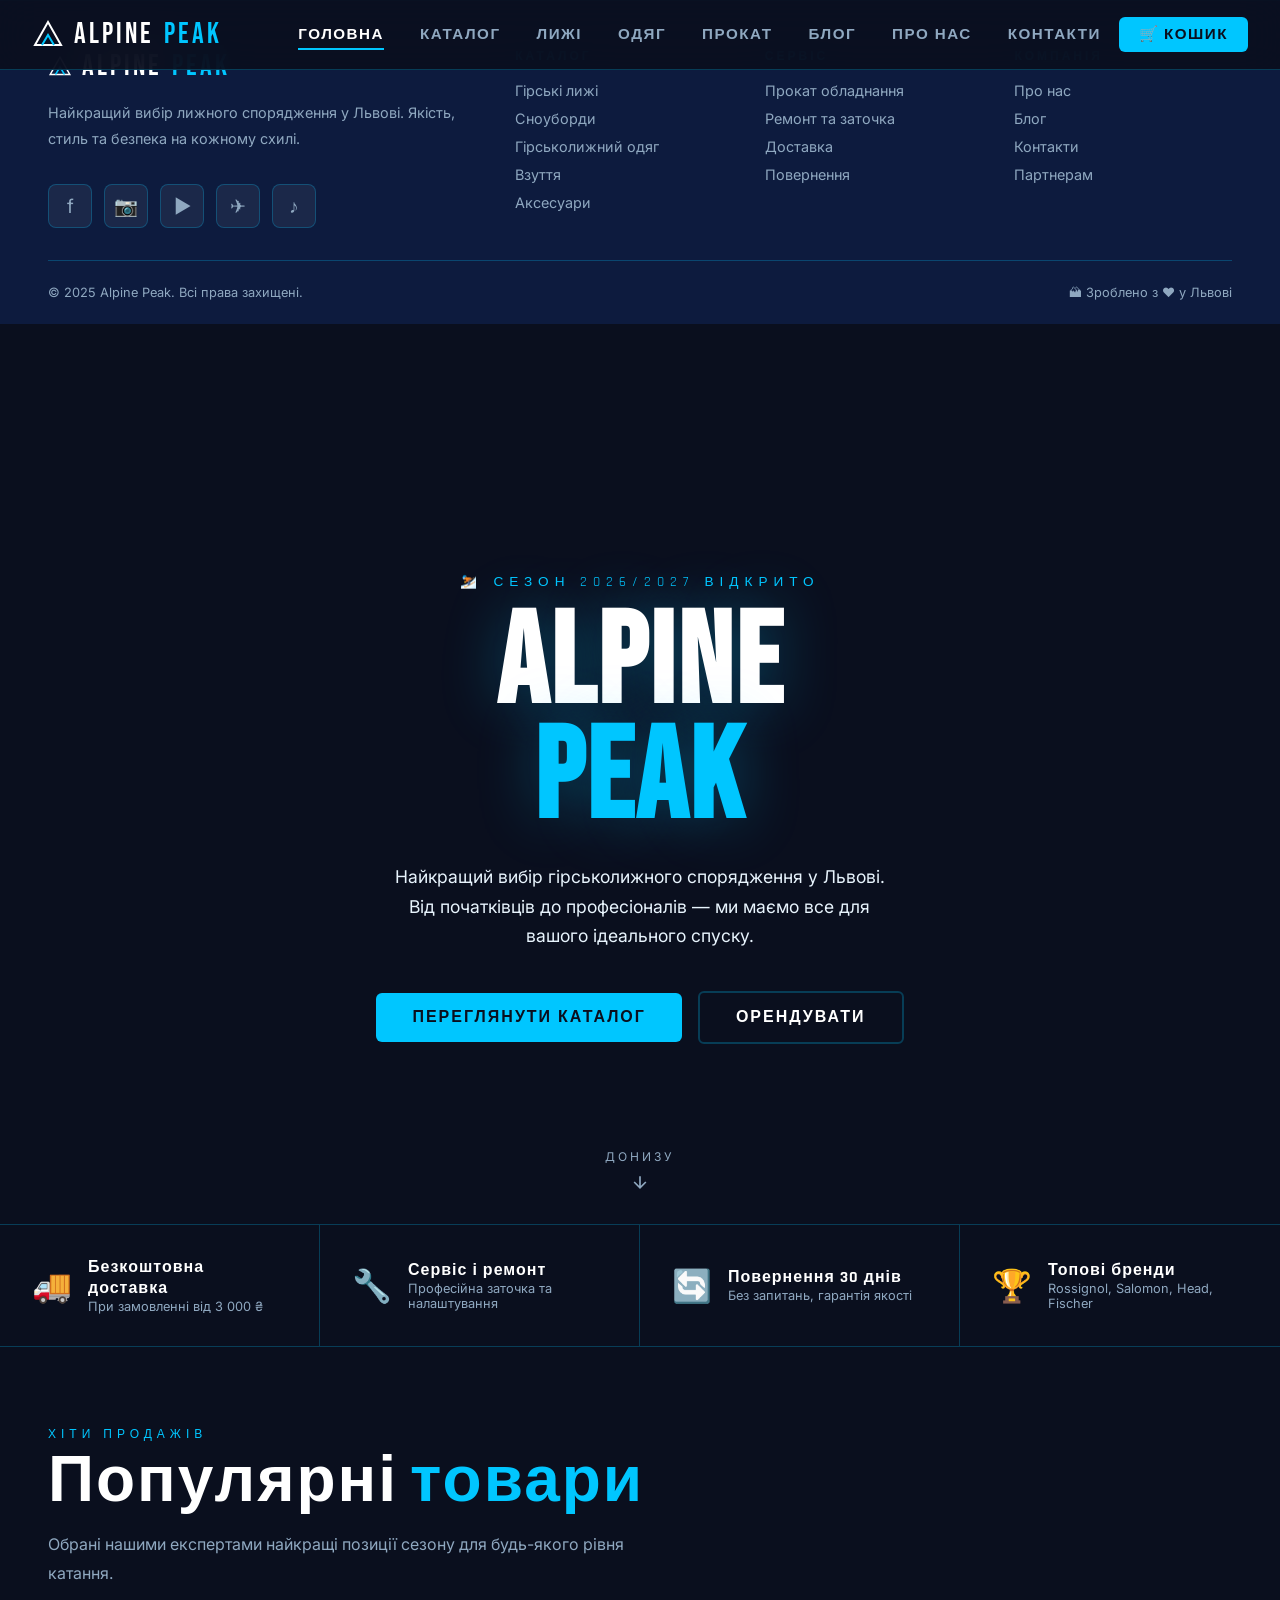
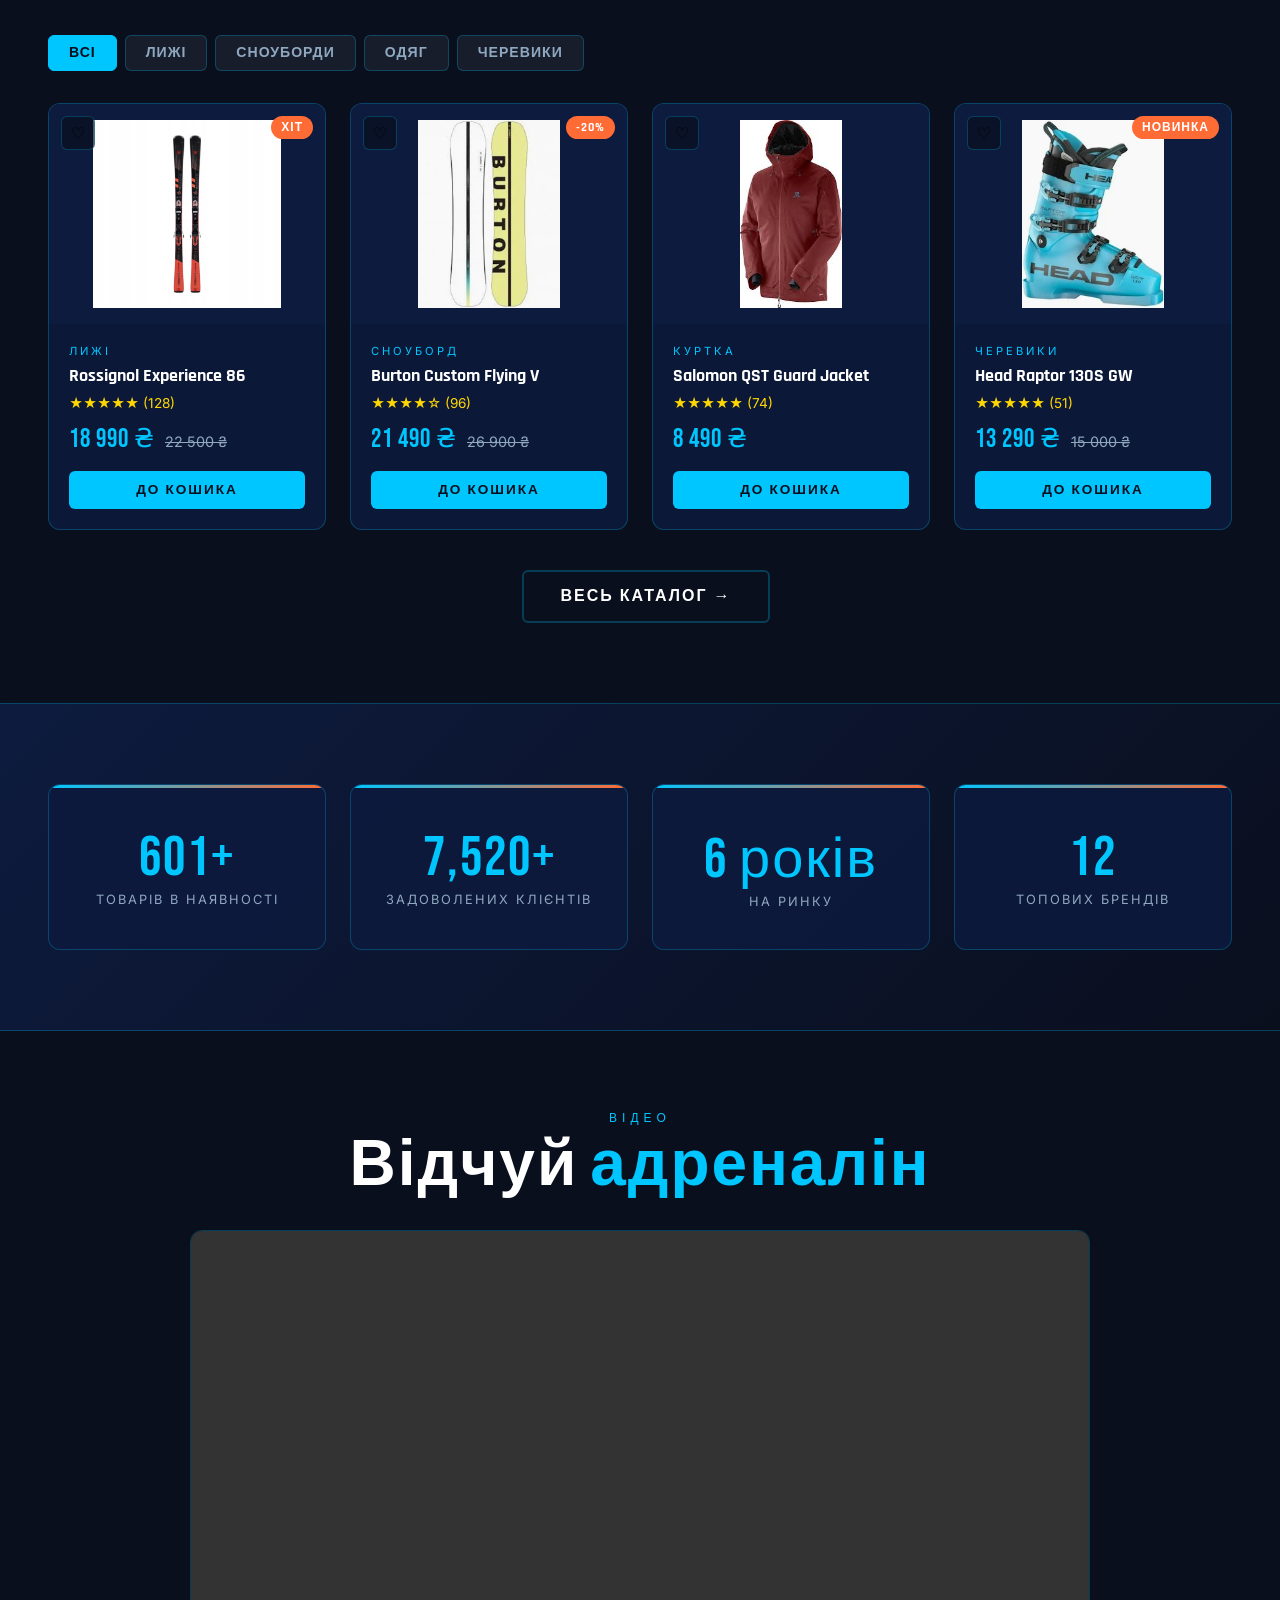
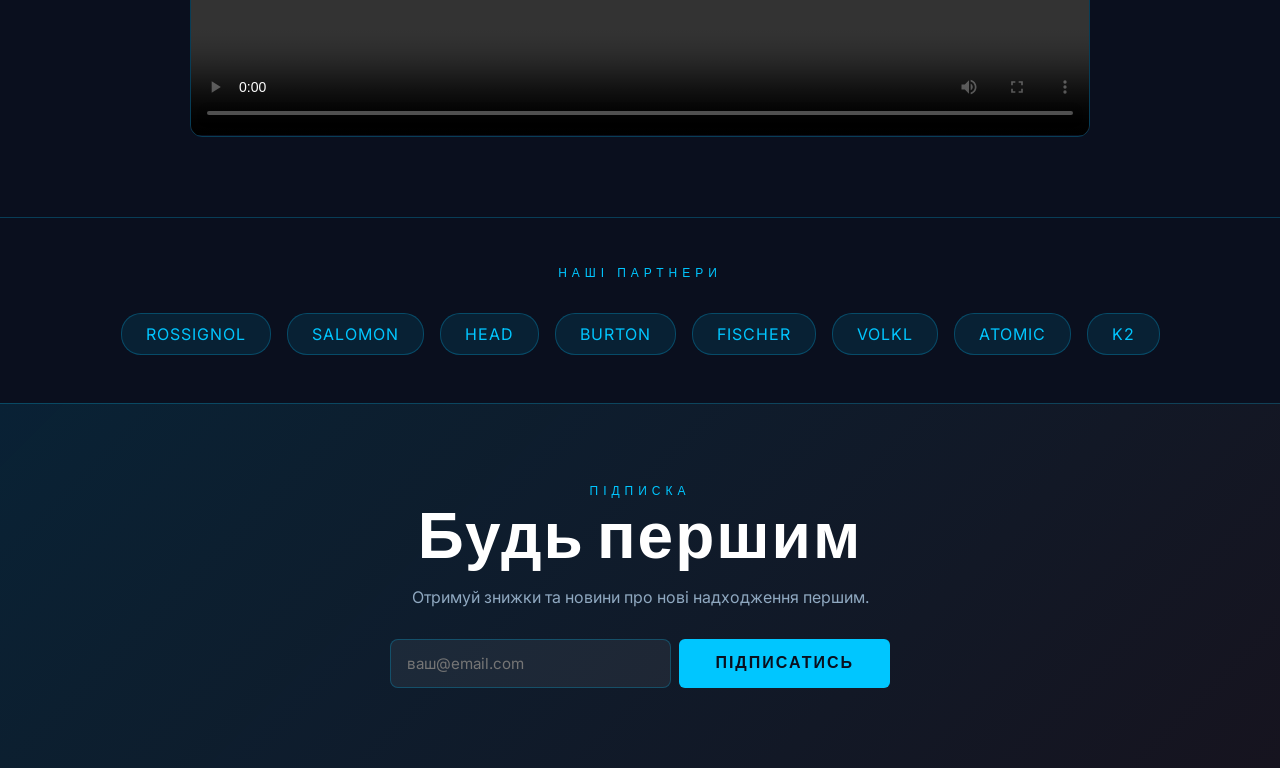
==== index.html @ 9f5bc0ab "initial commit" ====
<!DOCTYPE html>
<html lang="uk">
<head>
  <meta charset="UTF-8">
  <meta name="viewport" content="width=device-width, initial-scale=1.0">
  <title>Alpine Peak — Магазин лижного спорядження</title>
  <link rel="stylesheet" href="css/style.css">
</head>
<body>

<script src="js/nav-template.js"></script>

<div class="page-wrapper">
  <div class="main-content">

    <!-- HERO з відео на фоні -->
    <section class="hero">
      <!-- Локальне фонове відео замість YouTube iframe -->
      <div style="position:absolute;inset:0;overflow:hidden;z-index:0;pointer-events:none">
        <video 
          autoplay 
          muted 
          loop 
          playsinline 
          style="position:absolute;top:50%;left:50%;width:100%;height:100%;object-fit:cover;transform:translate(-50%,-50%);filter:brightness(0.3) saturate(0.7)">
          <source src="video/hero-bg.mp4" type="video/mp4">
          Ваш браузер не підтримує тег відео.
        </video>
      </div>
      <div class="hero-overlay"></div>
      <div class="hero-content slide-up">
        <div class="hero-eyebrow">⛷️ Сезон 2026/2027 відкрито</div>
        <h1 class="hero-title">Alpine<br><em>Peak</em></h1>
        <p class="hero-subtitle">Найкращий вибір гірськолижного спорядження у Львові. Від початківців до професіоналів — ми маємо все для вашого ідеального спуску.</p>
        <div>
          <a href="catalog.html" class="btn btn-primary">Переглянути каталог</a>
          <a href="rental.html" class="btn btn-outline">Орендувати</a>
        </div>
      </div>
      <div class="hero-scroll">
        <span>Донизу</span>
        <svg viewBox="0 0 24 24" fill="none" stroke="currentColor" stroke-width="2"><path d="M12 5v14M5 12l7 7 7-7"/></svg>
      </div>
    </section>

    <!-- FEATURES STRIP -->
    <div class="features-strip">
      <div class="feature-item">
        <div class="feature-icon">🚚</div>
        <div class="feature-text">
          <h4>Безкоштовна доставка</h4>
          <p>При замовленні від 3 000 ₴</p>
        </div>
      </div>
      <div class="feature-item">
        <div class="feature-icon">🔧</div>
        <div class="feature-text">
          <h4>Сервіс і ремонт</h4>
          <p>Професійна заточка та налаштування</p>
        </div>
      </div>
      <div class="feature-item">
        <div class="feature-icon">🔄</div>
        <div class="feature-text">
          <h4>Повернення 30 днів</h4>
          <p>Без запитань, гарантія якості</p>
        </div>
      </div>
      <div class="feature-item">
        <div class="feature-icon">🏆</div>
        <div class="feature-text">
          <h4>Топові бренди</h4>
          <p>Rossignol, Salomon, Head, Fischer</p>
        </div>
      </div>
    </div>

    <!-- FEATURED PRODUCTS -->
    <section class="section">
      <div class="section-header reveal">
        <div class="section-eyebrow">Хіти продажів</div>
        <h2 class="section-title">Популярні <em>товари</em></h2>
        <p class="section-desc">Обрані нашими експертами найкращі позиції сезону для будь-якого рівня катання.</p>
      </div>

      <div class="filter-tabs">
        <button class="filter-tab active" data-filter="all">Всі</button>
        <button class="filter-tab" data-filter="skis">Лижі</button>
        <button class="filter-tab" data-filter="snowboard">Сноуборди</button>
        <button class="filter-tab" data-filter="clothes">Одяг</button>
        <button class="filter-tab" data-filter="boots">Черевики</button>
      </div>

      <div class="products-grid">
        <div class="product-card reveal" data-category="skis">
          <div class="product-img">🎿
            <span class="product-badge">Хіт</span>
            <button class="wishlist-btn" data-name="Rossignol Experience 86">♡</button>
          </div>
          <div class="product-info">
            <div class="product-category">Лижі</div>
            <div class="product-name">Rossignol Experience 86</div>
            <div class="product-rating">★★★★★ (128)</div>
            <div class="product-price">
              <span class="price-new">18 990 ₴</span>
              <span class="price-old">22 500 ₴</span>
            </div>
            <button class="btn btn-primary" onclick="addToCart('Rossignol Experience 86', 18990, '🎿')">До кошика</button>
          </div>
        </div>

        <div class="product-card reveal" data-category="snowboard">
          <div class="product-img">🏂
            <span class="product-badge">-20%</span>
            <button class="wishlist-btn" data-name="Burton Custom Flying V">♡</button>
          </div>
          <div class="product-info">
            <div class="product-category">Сноуборд</div>
            <div class="product-name">Burton Custom Flying V</div>
            <div class="product-rating">★★★★☆ (96)</div>
            <div class="product-price">
              <span class="price-new">21 490 ₴</span>
              <span class="price-old">26 900 ₴</span>
            </div>
            <button class="btn btn-primary" onclick="addToCart('Burton Custom Flying V', 21490, '🏂')">До кошика</button>
          </div>
        </div>

        <div class="product-card reveal" data-category="clothes">
          <div class="product-img">🧥
            <button class="wishlist-btn" data-name="Salomon QST Guard Jacket">♡</button>
          </div>
          <div class="product-info">
            <div class="product-category">Куртка</div>
            <div class="product-name">Salomon QST Guard Jacket</div>
            <div class="product-rating">★★★★★ (74)</div>
            <div class="product-price">
              <span class="price-new">8 490 ₴</span>
            </div>
            <button class="btn btn-primary" onclick="addToCart('Salomon QST Guard Jacket', 8490, '🧥')">До кошика</button>
          </div>
        </div>

        <div class="product-card reveal" data-category="boots">
          <div class="product-img">👟
            <span class="product-badge">Новинка</span>
            <button class="wishlist-btn" data-name="Head Raptor 130S GW">♡</button>
          </div>
          <div class="product-info">
            <div class="product-category">Черевики</div>
            <div class="product-name">Head Raptor 130S GW</div>
            <div class="product-rating">★★★★★ (51)</div>
            <div class="product-price">
              <span class="price-new">13 290 ₴</span>
              <span class="price-old">15 000 ₴</span>
            </div>
            <button class="btn btn-primary" onclick="addToCart('Head Raptor 130S GW', 13290, '👟')">До кошика</button>
          </div>
        </div>
      </div>
      <div style="text-align:center;margin-top:2.5rem">
        <a href="catalog.html" class="btn btn-outline">Весь каталог →</a>
      </div>
    </section>

    <!-- STATS -->
    <section class="section" style="background:linear-gradient(135deg, var(--deep-blue),var(--navy));border-top:1px solid var(--border);border-bottom:1px solid var(--border)">
      <div class="stats-grid">
        <div class="stat-card reveal">
          <div class="stat-number" data-target="1200" data-suffix="+">0</div>
          <div class="stat-label">Товарів в наявності</div>
        </div>
        <div class="stat-card reveal">
          <div class="stat-number" data-target="15000" data-suffix="+">0</div>
          <div class="stat-label">Задоволених клієнтів</div>
        </div>
        <div class="stat-card reveal">
          <div class="stat-number" data-target="12" data-suffix=" років">0</div>
          <div class="stat-label">На ринку</div>
        </div>
        <div class="stat-card reveal">
          <div class="stat-number" data-target="25" data-suffix="">0</div>
          <div class="stat-label">Топових брендів</div>
        </div>
      </div>
    </section>

    <!-- VIDEO SECTION -->
    <section class="section">
      <div class="section-header text-center reveal" style="max-width:600px;margin:0 auto 2rem">
        <div class="section-eyebrow">Відео</div>
        <h2 class="section-title">Відчуй <em>адреналін</em></h2>
      </div>
      <div style="border-radius:var(--radius);overflow:hidden;border:1px solid var(--border);aspect-ratio:16/9;max-width:900px;margin:0 auto" class="reveal">
        <!-- Локальний плеєр для промо-відео замість YouTube iframe -->
        <video 
          controls 
          preload="metadata" 
          style="width:100%;height:100%;display:block;object-fit:cover">
          <source src="video/ski-promo.mp4" type="video/mp4">
          Ваш браузер не підтримує тег відео.
        </video>
      </div>
    </section>

    <!-- BRANDS -->
    <section class="section-sm" style="border-top:1px solid var(--border)">
      <div class="section-eyebrow text-center" style="margin-bottom:2rem">Наші партнери</div>
      <div style="display:flex;flex-wrap:wrap;gap:1rem;justify-content:center;align-items:center">
        <div class="reveal" style="display:flex;flex-wrap:wrap;gap:1rem;justify-content:center">
          <div class="tag" style="font-size:1rem;padding:10px 24px">ROSSIGNOL</div>
          <div class="tag" style="font-size:1rem;padding:10px 24px">SALOMON</div>
          <div class="tag" style="font-size:1rem;padding:10px 24px">HEAD</div>
          <div class="tag" style="font-size:1rem;padding:10px 24px">BURTON</div>
          <div class="tag" style="font-size:1rem;padding:10px 24px">FISCHER</div>
          <div class="tag" style="font-size:1rem;padding:10px 24px">VOLKL</div>
          <div class="tag" style="font-size:1rem;padding:10px 24px">ATOMIC</div>
          <div class="tag" style="font-size:1rem;padding:10px 24px">K2</div>
        </div>
      </div>
    </section>

    <!-- NEWSLETTER -->
    <section class="section" style="background:linear-gradient(135deg,rgba(0,198,255,0.1),rgba(255,107,53,0.05));border-top:1px solid var(--border)">
      <div style="max-width:500px;margin:0 auto;text-align:center" class="reveal">
        <div class="section-eyebrow">Підписка</div>
        <h2 class="section-title" style="margin-bottom:1rem">Будь першим</h2>
        <p style="color:var(--silver);margin-bottom:2rem">Отримуй знижки та новини про нові надходження першим.</p>
        <div style="display:flex;gap:8px">
          <input type="email" class="form-control" placeholder="ваш@email.com" style="flex:1">
          <button class="btn btn-primary" onclick="showNotification('✅ Дякуємо за підписку!')">Підписатись</button>
        </div>
      </div>
    </section>

  </div>
</div>

<script src="js/images.js"></script>
<script src="js/main.js"></script>
</body>
</html>
---- css/style.css ----
/* ============================================
   ALPINE PEAK SKI STORE — Main Stylesheet
   ============================================ */

@import url('https://fonts.googleapis.com/css2?family=Bebas+Neue&family=Rajdhani:wght@300;400;500;600;700&family=Inter:wght@300;400;500&display=swap');

/* ---- CSS Variables ---- */
:root {
  --navy: #0a0f1e;
  --deep-blue: #0d1b3e;
  --ice: #e8f4fd;
  --snow: #f5faff;
  --accent: #00c6ff;
  --accent2: #ff6b35;
  --silver: #8fa8c0;
  --text: #c8dce8;
  --white: #ffffff;
  --card-bg: rgba(13,27,62,0.85);
  --glass: rgba(255,255,255,0.06);
  --border: rgba(0,198,255,0.25);
  --nav-h: 70px;
  --sidebar-w: 220px;
  --shadow: 0 8px 40px rgba(0,0,0,0.5);
  --radius: 12px;
  --transition: 0.3s cubic-bezier(0.4,0,0.2,1);
}

/* ---- Reset ---- */
*, *::before, *::after { box-sizing: border-box; margin: 0; padding: 0; }
html { scroll-behavior: smooth; }
body {
  font-family: 'Inter', sans-serif;
  background: var(--navy);
  color: var(--text);
  min-height: 100vh;
  overflow-x: hidden;
}
a { color: var(--accent); text-decoration: none; transition: color var(--transition); }
a:hover { color: var(--white); }
img { max-width: 100%; display: block; }
ul { list-style: none; }

/* ============ TOP NAV (horizontal) ============ */
.top-nav {
  position: fixed; top: 0; left: 0; right: 0; z-index: 1000;
  height: var(--nav-h);
  background: rgba(10,15,30,0.92);
  backdrop-filter: blur(20px);
  border-bottom: 1px solid var(--border);
  display: flex; align-items: center; justify-content: space-between;
  padding: 0 2rem;
}
.nav-logo {
  font-family: 'Bebas Neue', sans-serif;
  font-size: 1.8rem;
  color: var(--white);
  letter-spacing: 3px;
  display: flex; align-items: center; gap: 10px;
}
.nav-logo span { color: var(--accent); }
.nav-logo svg { width:32px; height:32px; }

.nav-links {
  display: flex; align-items: center; gap: 0;
}
.nav-links li a {
  display: block; padding: 8px 18px;
  font-family: 'Rajdhani', sans-serif;
  font-size: 0.95rem; font-weight: 600;
  letter-spacing: 1.5px; text-transform: uppercase;
  color: var(--silver);
  border-radius: 6px;
  transition: all var(--transition);
  position: relative;
}
.nav-links li a::after {
  content: '';
  position: absolute; bottom: 2px; left: 50%; right: 50%;
  height: 2px; background: var(--accent);
  transition: all var(--transition);
}
.nav-links li a:hover, .nav-links li a.active {
  color: var(--white);
}
.nav-links li a:hover::after, .nav-links li a.active::after {
  left: 18px; right: 18px;
}
.nav-cart {
  background: var(--accent); color: var(--navy) !important;
  padding: 8px 20px !important; border-radius: 6px !important;
  font-weight: 700 !important;
}
.nav-cart:hover { background: var(--white) !important; }
.nav-cart::after { display: none !important; }

.hamburger { display: none; flex-direction: column; gap: 5px; cursor: pointer; padding: 4px; }
.hamburger span { display: block; width: 24px; height: 2px; background: var(--white); transition: all var(--transition); border-radius: 2px; }

/* ============ LAYOUT WITH SIDEBAR ============ */
.page-wrapper {
  display: flex;
  padding-top: var(--nav-h);
  min-height: 100vh;
}

/* ============ SIDEBAR (vertical menu) ============ */
.sidebar {
  width: var(--sidebar-w);
  min-height: calc(100vh - var(--nav-h));
  background: var(--deep-blue);
  border-right: 1px solid var(--border);
  padding: 2rem 0;
  position: sticky; top: var(--nav-h);
  height: calc(100vh - var(--nav-h));
  overflow-y: auto;
  flex-shrink: 0;
}
.sidebar-title {
  font-family: 'Rajdhani', sans-serif;
  font-size: 0.7rem; letter-spacing: 3px; text-transform: uppercase;
  color: var(--silver); padding: 0 1.5rem 1rem;
  border-bottom: 1px solid var(--border); margin-bottom: 1rem;
}
.sidebar-nav li { position: relative; }
.sidebar-nav li a {
  display: flex; align-items: center; gap: 10px;
  padding: 12px 1.5rem;
  font-family: 'Rajdhani', sans-serif;
  font-size: 1rem; font-weight: 600; letter-spacing: 1px;
  color: var(--silver);
  transition: all var(--transition);
  border-left: 3px solid transparent;
}
.sidebar-nav li a svg { width: 18px; height: 18px; flex-shrink: 0; }
.sidebar-nav li a:hover, .sidebar-nav li a.active {
  color: var(--white);
  background: var(--glass);
  border-left-color: var(--accent);
}
.sidebar-nav .sub-menu { display: none; }
.sidebar-nav .has-sub.open .sub-menu { display: block; }
.sidebar-nav .sub-menu li a {
  padding-left: 3.5rem;
  font-size: 0.88rem; font-weight: 500;
}
.sidebar-badge {
  margin-left: auto; background: var(--accent2);
  color: var(--white); font-size: 0.65rem; font-weight: 700;
  padding: 2px 7px; border-radius: 20px; letter-spacing: 0;
}

/* ============ MAIN CONTENT ============ */
.main-content {
  flex: 1;
  overflow-x: hidden;
}

/* ============ HERO (відео на фоні) ============ */
.hero {
  position: relative;
  height: calc(100vh - var(--nav-h));
  display: flex; align-items: center; justify-content: center;
  overflow: hidden;
  text-align: center;
}
.hero-video {
  position: absolute; inset: 0;
  width: 100%; height: 100%;
  object-fit: cover;
  filter: brightness(0.35) saturate(0.8);
  z-index: 0;
}
.hero-overlay {
  position: absolute; inset: 0;
  background: linear-gradient(180deg, rgba(10,15,30,0.3) 0%, rgba(10,15,30,0.7) 100%);
  z-index: 1;
}
.hero-content { position: relative; z-index: 2; padding: 2rem; max-width: 800px; }
.hero-eyebrow {
  font-family: 'Rajdhani', sans-serif;
  font-size: 0.85rem; letter-spacing: 6px; text-transform: uppercase;
  color: var(--accent); margin-bottom: 1rem;
}
.hero-title {
  font-family: 'Bebas Neue', sans-serif;
  font-size: clamp(4rem, 10vw, 8rem);
  line-height: 0.9; color: var(--white);
  letter-spacing: 3px;
  text-shadow: 0 0 60px rgba(0,198,255,0.3);
  margin-bottom: 1.5rem;
}
.hero-title em { color: var(--accent); font-style: normal; }
.hero-subtitle {
  font-size: 1.1rem; color: var(--ice);
  max-width: 500px; margin: 0 auto 2.5rem;
  line-height: 1.7;
}
.btn {
  display: inline-flex; align-items: center; gap: 8px;
  padding: 14px 36px;
  font-family: 'Rajdhani', sans-serif;
  font-size: 1rem; font-weight: 700; letter-spacing: 2px; text-transform: uppercase;
  border-radius: 6px;
  transition: all var(--transition);
  cursor: pointer; border: none;
}
.btn-primary {
  background: var(--accent); color: var(--navy);
}
.btn-primary:hover {
  background: var(--white); color: var(--navy);
  transform: translateY(-2px);
  box-shadow: 0 10px 30px rgba(0,198,255,0.4);
}
.btn-outline {
  background: transparent; color: var(--white);
  border: 2px solid var(--border);
  margin-left: 12px;
}
.btn-outline:hover {
  border-color: var(--accent); color: var(--accent);
  transform: translateY(-2px);
}
.hero-scroll {
  position: absolute; bottom: 2rem; left: 50%; transform: translateX(-50%);
  z-index: 2; display: flex; flex-direction: column; align-items: center; gap: 8px;
  color: var(--silver); font-size: 0.75rem; letter-spacing: 3px; text-transform: uppercase;
  animation: bounce 2s infinite;
}
.hero-scroll svg { width: 20px; }
@keyframes bounce { 0%,100%{transform:translateX(-50%) translateY(0)} 50%{transform:translateX(-50%) translateY(8px)} }

/* ============ SECTION STYLES ============ */
.section { padding: 5rem 3rem; }
.section-sm { padding: 3rem 3rem; }
.section-header { margin-bottom: 3rem; }
.section-eyebrow {
  font-family: 'Rajdhani', sans-serif;
  font-size: 0.75rem; letter-spacing: 5px; text-transform: uppercase;
  color: var(--accent); margin-bottom: 0.5rem;
}
.section-title {
  font-family: 'Bebas Neue', sans-serif;
  font-size: clamp(2.5rem, 5vw, 4rem);
  letter-spacing: 2px; color: var(--white);
  line-height: 1;
}
.section-title em { color: var(--accent); font-style: normal; }
.section-desc {
  margin-top: 1rem; color: var(--silver);
  max-width: 600px; line-height: 1.8;
}

/* ============ PRODUCT GRID ============ */
.products-grid {
  display: grid;
  grid-template-columns: repeat(auto-fill, minmax(260px, 1fr));
  gap: 1.5rem;
}
.product-card {
  background: var(--card-bg);
  border: 1px solid var(--border);
  border-radius: var(--radius);
  overflow: hidden;
  transition: all var(--transition);
  position: relative;
}
.product-card:hover {
  transform: translateY(-6px);
  border-color: var(--accent);
  box-shadow: 0 20px 60px rgba(0,198,255,0.15);
}
.product-img {
  height: 220px;
  background: var(--glass);
  display: flex; align-items: center; justify-content: center;
  font-size: 5rem;
  position: relative; overflow: hidden;
}
.product-badge {
  position: absolute; top: 12px; right: 12px;
  background: var(--accent2); color: var(--white);
  font-family: 'Rajdhani', sans-serif;
  font-size: 0.75rem; font-weight: 700;
  padding: 4px 10px; border-radius: 20px; letter-spacing: 1px; text-transform: uppercase;
}
.product-info { padding: 1.25rem; }
.product-category {
  font-size: 0.7rem; letter-spacing: 3px; text-transform: uppercase;
  color: var(--accent); margin-bottom: 6px;
}
.product-name {
  font-family: 'Rajdhani', sans-serif;
  font-size: 1.15rem; font-weight: 700;
  color: var(--white); margin-bottom: 8px;
}
.product-rating { color: #ffd700; font-size: 0.85rem; margin-bottom: 12px; }
.product-price {
  display: flex; align-items: baseline; gap: 10px;
  margin-bottom: 1rem;
}
.price-new {
  font-family: 'Bebas Neue', sans-serif;
  font-size: 1.6rem; color: var(--accent); letter-spacing: 1px;
}
.price-old {
  font-size: 0.9rem; color: var(--silver);
  text-decoration: line-through;
}
.product-card .btn {
  width: 100%; justify-content: center;
  padding: 10px; font-size: 0.85rem;
}

/* ============ FEATURES STRIP ============ */
.features-strip {
  display: grid; grid-template-columns: repeat(4, 1fr);
  gap: 0; border-top: 1px solid var(--border); border-bottom: 1px solid var(--border);
}
.feature-item {
  padding: 2rem;
  border-right: 1px solid var(--border);
  display: flex; align-items: center; gap: 1rem;
  transition: background var(--transition);
}
.feature-item:last-child { border-right: none; }
.feature-item:hover { background: var(--glass); }
.feature-icon { font-size: 2rem; flex-shrink: 0; }
.feature-text h4 {
  font-family: 'Rajdhani', sans-serif;
  font-size: 1rem; font-weight: 700; color: var(--white); letter-spacing: 1px;
}
.feature-text p { font-size: 0.8rem; color: var(--silver); }

/* ============ TABLE ============ */
.data-table {
  width: 100%; border-collapse: collapse;
  font-family: 'Rajdhani', sans-serif;
  font-size: 1rem;
}
.data-table thead tr {
  background: rgba(0,198,255,0.1);
  border-bottom: 2px solid var(--accent);
}
.data-table th {
  padding: 14px 18px; text-align: left;
  font-size: 0.75rem; letter-spacing: 2px; text-transform: uppercase;
  color: var(--accent); font-weight: 700;
}
.data-table td { padding: 14px 18px; border-bottom: 1px solid var(--border); color: var(--text); }
.data-table tbody tr:hover { background: var(--glass); }
.data-table tbody tr:last-child td { border-bottom: none; }

/* ============ PAGE HEADER ============ */
.page-hero {
  padding: 4rem 3rem 3rem;
  background: linear-gradient(135deg, var(--deep-blue) 0%, var(--navy) 100%);
  border-bottom: 1px solid var(--border);
  position: relative; overflow: hidden;
}
.page-hero::before {
  content: attr(data-bg-text);
  position: absolute; right: -2rem; top: -1rem;
  font-family: 'Bebas Neue', sans-serif;
  font-size: 12rem; color: rgba(255,255,255,0.03);
  letter-spacing: 5px; pointer-events: none; white-space: nowrap;
}
.breadcrumb {
  font-size: 0.8rem; color: var(--silver);
  margin-bottom: 1rem; letter-spacing: 1px;
}
.breadcrumb a { color: var(--silver); }
.breadcrumb a:hover { color: var(--accent); }

/* ============ GALLERY ============ */
.gallery-grid {
  display: grid;
  grid-template-columns: repeat(3, 1fr);
  gap: 1rem;
}
.gallery-item {
  border-radius: var(--radius);
  overflow: hidden;
  position: relative;
  background: var(--glass);
  aspect-ratio: 4/3;
  display: flex; align-items: center; justify-content: center;
  font-size: 4rem;
  border: 1px solid var(--border);
  cursor: pointer;
  transition: all var(--transition);
}
.gallery-item:hover { border-color: var(--accent); transform: scale(1.02); }
.gallery-item.large { grid-column: span 2; }

/* ============ CONTACT FORM ============ */
.contact-grid {
  display: grid; grid-template-columns: 1fr 1fr; gap: 3rem;
}
.form-group { margin-bottom: 1.25rem; }
.form-group label {
  display: block; margin-bottom: 6px;
  font-family: 'Rajdhani', sans-serif;
  font-size: 0.8rem; letter-spacing: 2px; text-transform: uppercase;
  color: var(--silver);
}
.form-control {
  width: 100%; padding: 12px 16px;
  background: var(--glass); border: 1px solid var(--border);
  border-radius: 8px; color: var(--white);
  font-family: 'Inter', sans-serif; font-size: 0.95rem;
  transition: border-color var(--transition);
  outline: none;
}
.form-control:focus { border-color: var(--accent); background: rgba(0,198,255,0.05); }
textarea.form-control { resize: vertical; min-height: 140px; }
select.form-control { cursor: pointer; }

/* ============ MAP ============ */
.map-wrapper {
  border-radius: var(--radius); overflow: hidden;
  border: 1px solid var(--border);
  height: 400px;
}
.map-wrapper iframe { width: 100%; height: 100%; border: none; filter: invert(0.9) hue-rotate(190deg) saturate(0.8); }

/* ============ SOCIAL LINKS ============ */
.social-bar {
  display: flex; gap: 12px; margin-top: 2rem;
}
.social-link {
  width: 44px; height: 44px;
  background: var(--glass); border: 1px solid var(--border);
  border-radius: 8px;
  display: flex; align-items: center; justify-content: center;
  font-size: 1.2rem; text-decoration: none;
  transition: all var(--transition);
  color: var(--silver);
}
.social-link:hover { background: var(--accent); color: var(--navy); border-color: var(--accent); transform: translateY(-3px); }

/* ============ FOOTER ============ */
footer {
  background: var(--deep-blue);
  border-top: 1px solid var(--border);
  padding: 3rem 3rem 1.5rem;
}
.footer-grid {
  display: grid; grid-template-columns: 2fr 1fr 1fr 1fr;
  gap: 2rem; margin-bottom: 2rem;
}
.footer-brand .nav-logo { margin-bottom: 1rem; }
.footer-brand p { font-size: 0.9rem; color: var(--silver); line-height: 1.8; }
.footer-col h5 {
  font-family: 'Rajdhani', sans-serif;
  font-size: 0.75rem; letter-spacing: 3px; text-transform: uppercase;
  color: var(--accent); margin-bottom: 1rem;
}
.footer-col li { margin-bottom: 8px; }
.footer-col li a { font-size: 0.9rem; color: var(--silver); }
.footer-col li a:hover { color: var(--white); }
.footer-bottom {
  border-top: 1px solid var(--border);
  padding-top: 1.5rem;
  display: flex; justify-content: space-between; align-items: center;
  font-size: 0.8rem; color: var(--silver);
}

/* ============ CARD ============ */
.card {
  background: var(--card-bg);
  border: 1px solid var(--border);
  border-radius: var(--radius);
  padding: 2rem;
  transition: all var(--transition);
}
.card:hover { border-color: rgba(0,198,255,0.5); }

/* ============ STATS ============ */
.stats-grid {
  display: grid; grid-template-columns: repeat(4, 1fr); gap: 1.5rem;
}
.stat-card {
  text-align: center; padding: 2.5rem 1rem;
  background: var(--card-bg);
  border: 1px solid var(--border);
  border-radius: var(--radius);
  position: relative; overflow: hidden;
}
.stat-card::before {
  content: '';
  position: absolute; top: 0; left: 0; right: 0; height: 3px;
  background: linear-gradient(90deg, var(--accent), var(--accent2));
}
.stat-number {
  font-family: 'Bebas Neue', sans-serif;
  font-size: 3.5rem; color: var(--accent); letter-spacing: 2px;
}
.stat-label { font-size: 0.8rem; color: var(--silver); text-transform: uppercase; letter-spacing: 2px; }

/* ============ ACCORDION / FAQ ============ */
.faq-item {
  border: 1px solid var(--border);
  border-radius: 8px; margin-bottom: 8px;
  overflow: hidden;
}
.faq-question {
  padding: 1.25rem 1.5rem;
  display: flex; justify-content: space-between; align-items: center;
  cursor: pointer;
  font-family: 'Rajdhani', sans-serif;
  font-size: 1.05rem; font-weight: 600; color: var(--white);
  background: var(--glass);
  transition: background var(--transition);
}
.faq-question:hover { background: rgba(0,198,255,0.08); }
.faq-toggle { font-size: 1.5rem; color: var(--accent); line-height: 1; transition: transform var(--transition); }
.faq-item.open .faq-toggle { transform: rotate(45deg); }
.faq-answer {
  max-height: 0; overflow: hidden;
  transition: max-height 0.4s ease, padding 0.3s ease;
  padding: 0 1.5rem;
  font-size: 0.95rem; color: var(--silver); line-height: 1.8;
}
.faq-item.open .faq-answer { max-height: 300px; padding: 1rem 1.5rem 1.5rem; }

/* ============ TEAM CARD ============ */
.team-grid { display: grid; grid-template-columns: repeat(4, 1fr); gap: 1.5rem; }
.team-card {
  background: var(--card-bg); border: 1px solid var(--border);
  border-radius: var(--radius); padding: 2rem; text-align: center;
  transition: all var(--transition);
}
.team-card:hover { transform: translateY(-4px); border-color: var(--accent); }
.team-avatar {
  width: 80px; height: 80px; border-radius: 50%;
  background: var(--glass); border: 2px solid var(--border);
  display: flex; align-items: center; justify-content: center;
  font-size: 2.5rem; margin: 0 auto 1rem;
}
.team-name { font-family: 'Rajdhani', sans-serif; font-size: 1.1rem; font-weight: 700; color: var(--white); margin-bottom: 4px; }
.team-role { font-size: 0.8rem; color: var(--accent); letter-spacing: 1px; text-transform: uppercase; margin-bottom: 1rem; }

/* ============ BLOG CARD ============ */
.blog-grid { display: grid; grid-template-columns: repeat(3, 1fr); gap: 1.5rem; }
.blog-card {
  background: var(--card-bg); border: 1px solid var(--border);
  border-radius: var(--radius); overflow: hidden;
  transition: all var(--transition);
}
.blog-card:hover { transform: translateY(-4px); border-color: var(--accent); }
.blog-img {
  height: 180px; background: var(--glass);
  display: flex; align-items: center; justify-content: center;
  font-size: 4rem; border-bottom: 1px solid var(--border);
}
.blog-body { padding: 1.5rem; }
.blog-meta { font-size: 0.75rem; color: var(--silver); margin-bottom: 8px; letter-spacing: 1px; }
.blog-title { font-family: 'Rajdhani', sans-serif; font-size: 1.1rem; font-weight: 700; color: var(--white); margin-bottom: 10px; line-height: 1.4; }
.blog-excerpt { font-size: 0.88rem; color: var(--silver); line-height: 1.7; margin-bottom: 1rem; }

/* ============ FILTER TABS ============ */
.filter-tabs {
  display: flex; gap: 8px; flex-wrap: wrap; margin-bottom: 2rem;
}
.filter-tab {
  padding: 8px 20px;
  font-family: 'Rajdhani', sans-serif;
  font-size: 0.88rem; font-weight: 600; letter-spacing: 1px; text-transform: uppercase;
  background: var(--glass); border: 1px solid var(--border);
  color: var(--silver); border-radius: 6px; cursor: pointer;
  transition: all var(--transition);
}
.filter-tab:hover, .filter-tab.active {
  background: var(--accent); color: var(--navy); border-color: var(--accent);
}

/* ============ CART SIDEBAR ============ */
.cart-drawer {
  position: fixed; right: -400px; top: var(--nav-h); bottom: 0; width: 380px;
  background: var(--deep-blue); border-left: 1px solid var(--border);
  z-index: 999; transition: right 0.4s ease;
  padding: 2rem; overflow-y: auto;
}
.cart-drawer.open { right: 0; }
.cart-header {
  display: flex; justify-content: space-between; align-items: center;
  margin-bottom: 2rem; padding-bottom: 1rem; border-bottom: 1px solid var(--border);
}
.cart-title { font-family: 'Bebas Neue', sans-serif; font-size: 1.5rem; color: var(--white); letter-spacing: 2px; }
.cart-close { background: none; border: none; color: var(--silver); cursor: pointer; font-size: 1.5rem; }
.cart-close:hover { color: var(--white); }

/* ============ NOTIFICATION ============ */
.notification {
  position: fixed; bottom: 2rem; right: 2rem;
  background: var(--accent); color: var(--navy);
  padding: 14px 22px; border-radius: 8px;
  font-family: 'Rajdhani', sans-serif; font-weight: 700; font-size: 0.95rem;
  box-shadow: var(--shadow);
  transform: translateY(100px); opacity: 0;
  transition: all 0.4s ease; z-index: 9999;
}
.notification.show { transform: translateY(0); opacity: 1; }

/* ============ MODAL ============ */
.modal-overlay {
  position: fixed; inset: 0; background: rgba(0,0,0,0.8);
  z-index: 2000; display: flex; align-items: center; justify-content: center;
  opacity: 0; pointer-events: none; transition: opacity var(--transition);
}
.modal-overlay.open { opacity: 1; pointer-events: all; }
.modal-box {
  background: var(--deep-blue); border: 1px solid var(--border);
  border-radius: var(--radius); padding: 2.5rem;
  max-width: 500px; width: 90%;
  transform: scale(0.9); transition: transform var(--transition);
}
.modal-overlay.open .modal-box { transform: scale(1); }

/* ============ SCROLLBAR ============ */
::-webkit-scrollbar { width: 6px; }
::-webkit-scrollbar-track { background: var(--navy); }
::-webkit-scrollbar-thumb { background: var(--border); border-radius: 3px; }
::-webkit-scrollbar-thumb:hover { background: var(--accent); }

/* ============ RESPONSIVE ============ */
@media (max-width: 1100px) {
  .features-strip { grid-template-columns: repeat(2, 1fr); }
  .stats-grid { grid-template-columns: repeat(2, 1fr); }
  .team-grid { grid-template-columns: repeat(2, 1fr); }
  .footer-grid { grid-template-columns: 1fr 1fr; }
}
@media (max-width: 900px) {
  .sidebar { display: none; }
  .contact-grid { grid-template-columns: 1fr; }
  .blog-grid { grid-template-columns: repeat(2, 1fr); }
  .gallery-grid { grid-template-columns: repeat(2, 1fr); }
  .gallery-item.large { grid-column: span 1; }
}
@media (max-width: 680px) {
  :root { --nav-h: 60px; }
  .nav-links { display: none; }
  .hamburger { display: flex; }
  .section, .section-sm { padding: 3rem 1.5rem; }
  .page-hero { padding: 2.5rem 1.5rem 2rem; }
  .features-strip { grid-template-columns: 1fr; }
  .stats-grid { grid-template-columns: repeat(2, 1fr); }
  .blog-grid { grid-template-columns: 1fr; }
  .gallery-grid { grid-template-columns: 1fr; }
  footer { padding: 2rem 1.5rem 1rem; }
  .footer-grid { grid-template-columns: 1fr; }
  .footer-bottom { flex-direction: column; gap: 8px; text-align: center; }
}

/* ============ UTILS ============ */
.text-accent { color: var(--accent); }
.text-center { text-align: center; }
.mt-1 { margin-top: 1rem; }
.mt-2 { margin-top: 2rem; }
.mb-2 { margin-bottom: 2rem; }
.d-flex { display: flex; }
.gap-1 { gap: 1rem; }
.justify-between { justify-content: space-between; }
.align-center { align-items: center; }
.tag {
  display: inline-block; padding: 4px 12px;
  background: rgba(0,198,255,0.1); border: 1px solid var(--border);
  border-radius: 20px; font-size: 0.75rem; color: var(--accent);
  letter-spacing: 1px; text-transform: uppercase;
}
.divider { border: none; border-top: 1px solid var(--border); margin: 2rem 0; }

/* ============ ANIMATION ============ */
.fade-in { animation: fadeIn 0.6s ease both; }
.slide-up { animation: slideUp 0.6s ease both; }
@keyframes fadeIn { from { opacity:0; } to { opacity:1; } }
@keyframes slideUp { from { opacity:0; transform:translateY(30px); } to { opacity:1; transform:translateY(0); } }

.reveal { opacity: 0; transform: translateY(40px); transition: opacity 0.7s ease, transform 0.7s ease; }
.reveal.visible { opacity: 1; transform: translateY(0); }

/* ============ SEARCH BAR ============ */
.search-bar {
  display: flex; align-items: center; gap: 8px;
  background: var(--glass); border: 1px solid var(--border);
  border-radius: 8px; padding: 8px 14px;
  margin-bottom: 2rem;
}
.search-bar input {
  background: none; border: none; outline: none;
  color: var(--white); font-family: 'Inter', sans-serif;
  font-size: 0.95rem; flex: 1;
}
.search-bar input::placeholder { color: var(--silver); }
.search-bar svg { color: var(--silver); width: 18px; }

/* ============ PRICE RANGE ============ */
.price-range { display: flex; gap: 1rem; align-items: center; flex-wrap: wrap; margin-bottom: 2rem; }
.price-range label { font-size: 0.8rem; color: var(--silver); letter-spacing: 1px; text-transform: uppercase; white-space: nowrap; }
.price-range input[type=range] { accent-color: var(--accent); cursor: pointer; }

/* ============ WISHLIST HEART ============ */
.wishlist-btn {
  position: absolute; top: 12px; left: 12px;
  background: rgba(10,15,30,0.7); border: 1px solid var(--border);
  border-radius: 6px; width: 34px; height: 34px;
  display: flex; align-items: center; justify-content: center;
  cursor: pointer; font-size: 1rem;
  transition: all var(--transition);
}
.wishlist-btn:hover, .wishlist-btn.active { background: rgba(255,107,53,0.2); border-color: var(--accent2); }

/* ============ REAL PRODUCT IMAGES ============ */
.product-img {
  background: #0d1b3e !important;
}
.product-img img {
  width: 100%; height: 100%;
  object-fit: contain;
  padding: 16px;
  transition: transform 0.4s ease;
}
.product-card:hover .product-img img {
  transform: scale(1.06);
}
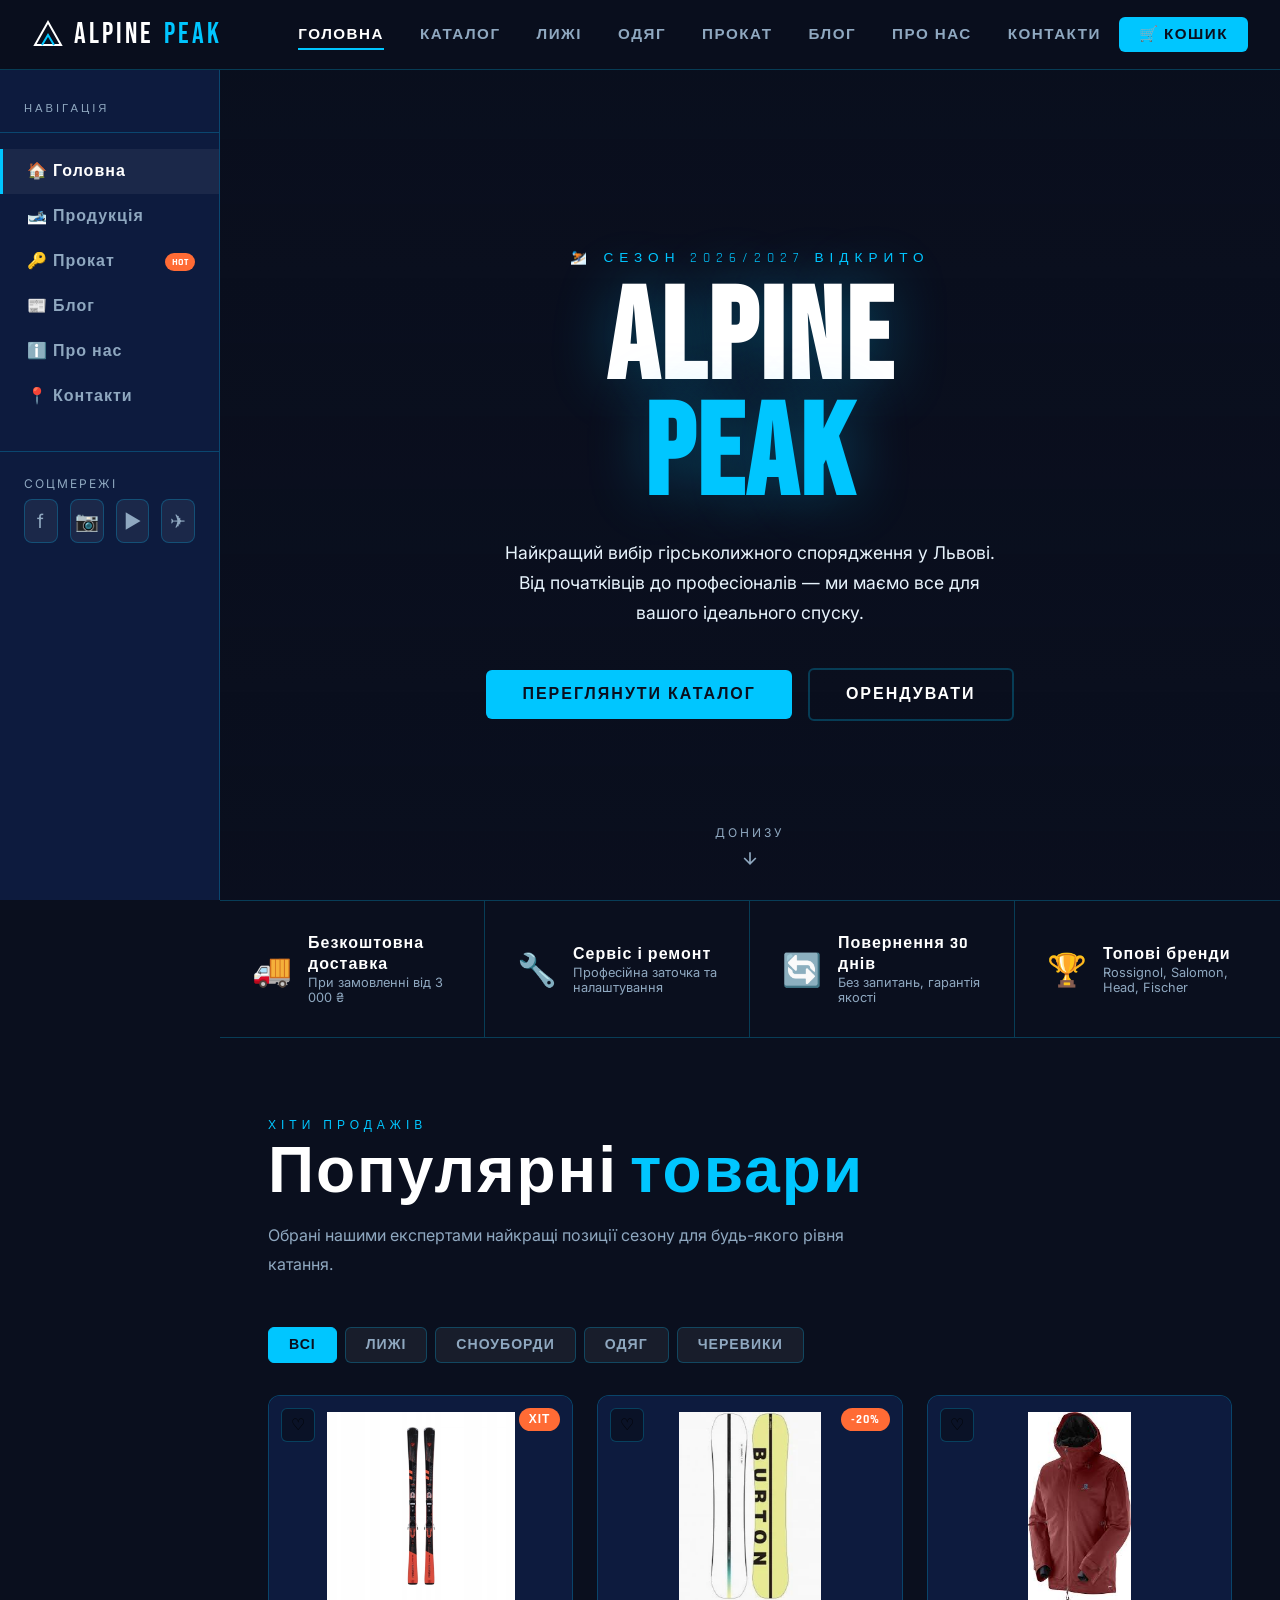
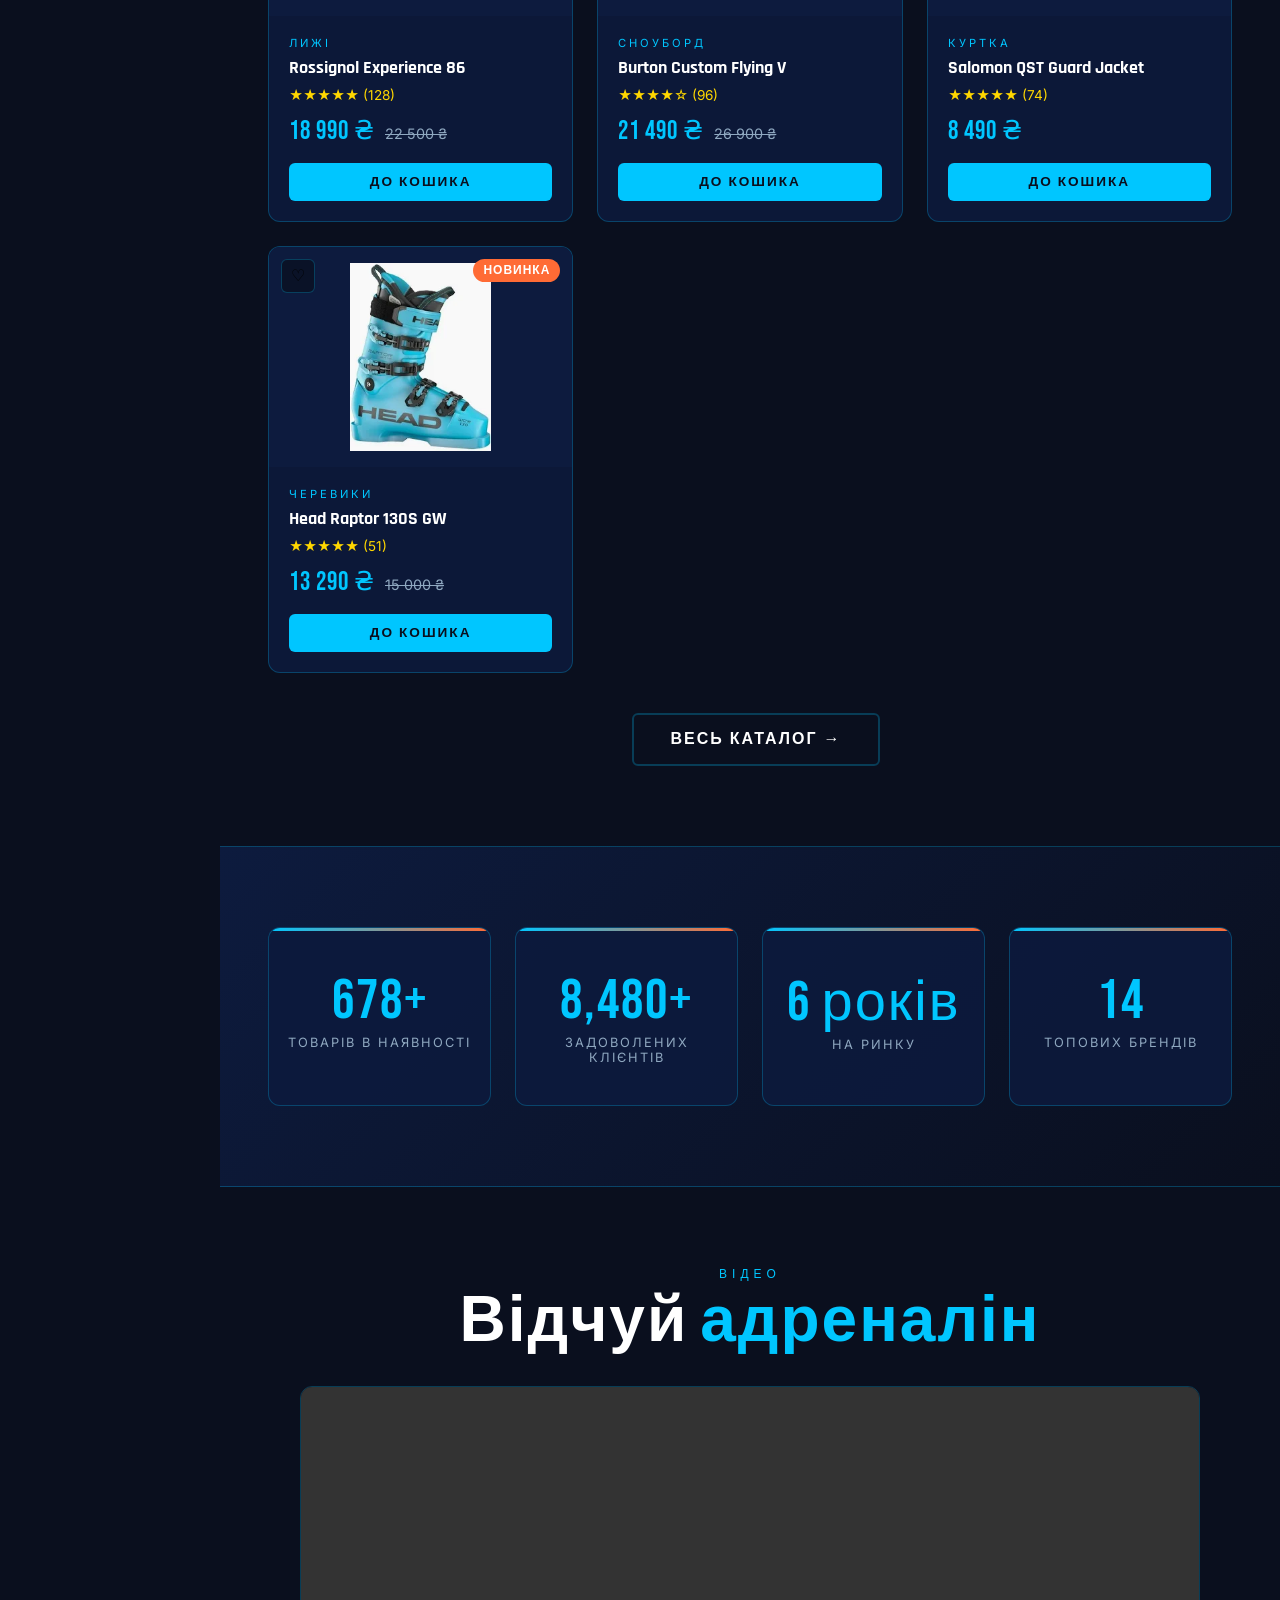
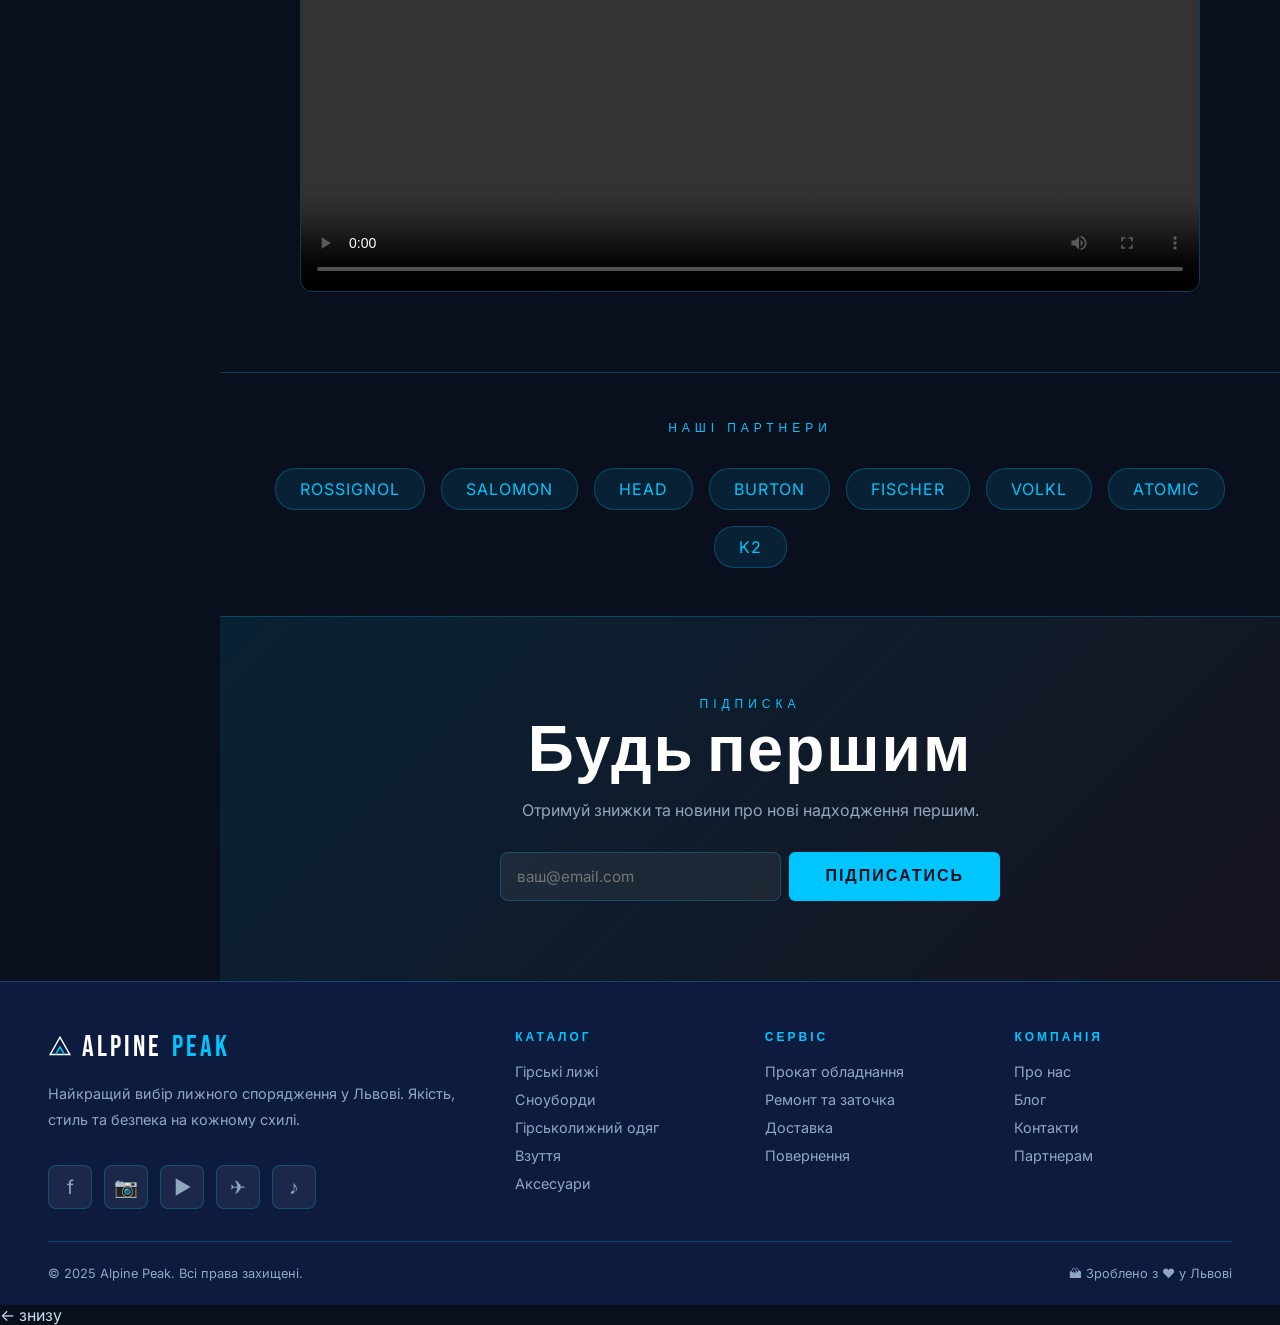
==== commit f451c38d: "Update index.html" ====
--- a/index.html
+++ b/index.html
@@ -8,7 +8,7 @@
 </head>
 <body>
 
-<script src="js/nav-template.js"></script>
+
 
 <div class="page-wrapper">
   <div class="main-content">
@@ -236,7 +236,8 @@
   </div>
 </div>
 
+<script src="js/nav-template.js"></script>  ← знизу
 <script src="js/images.js"></script>
 <script src="js/main.js"></script>
 </body>
-</html>+</html>
